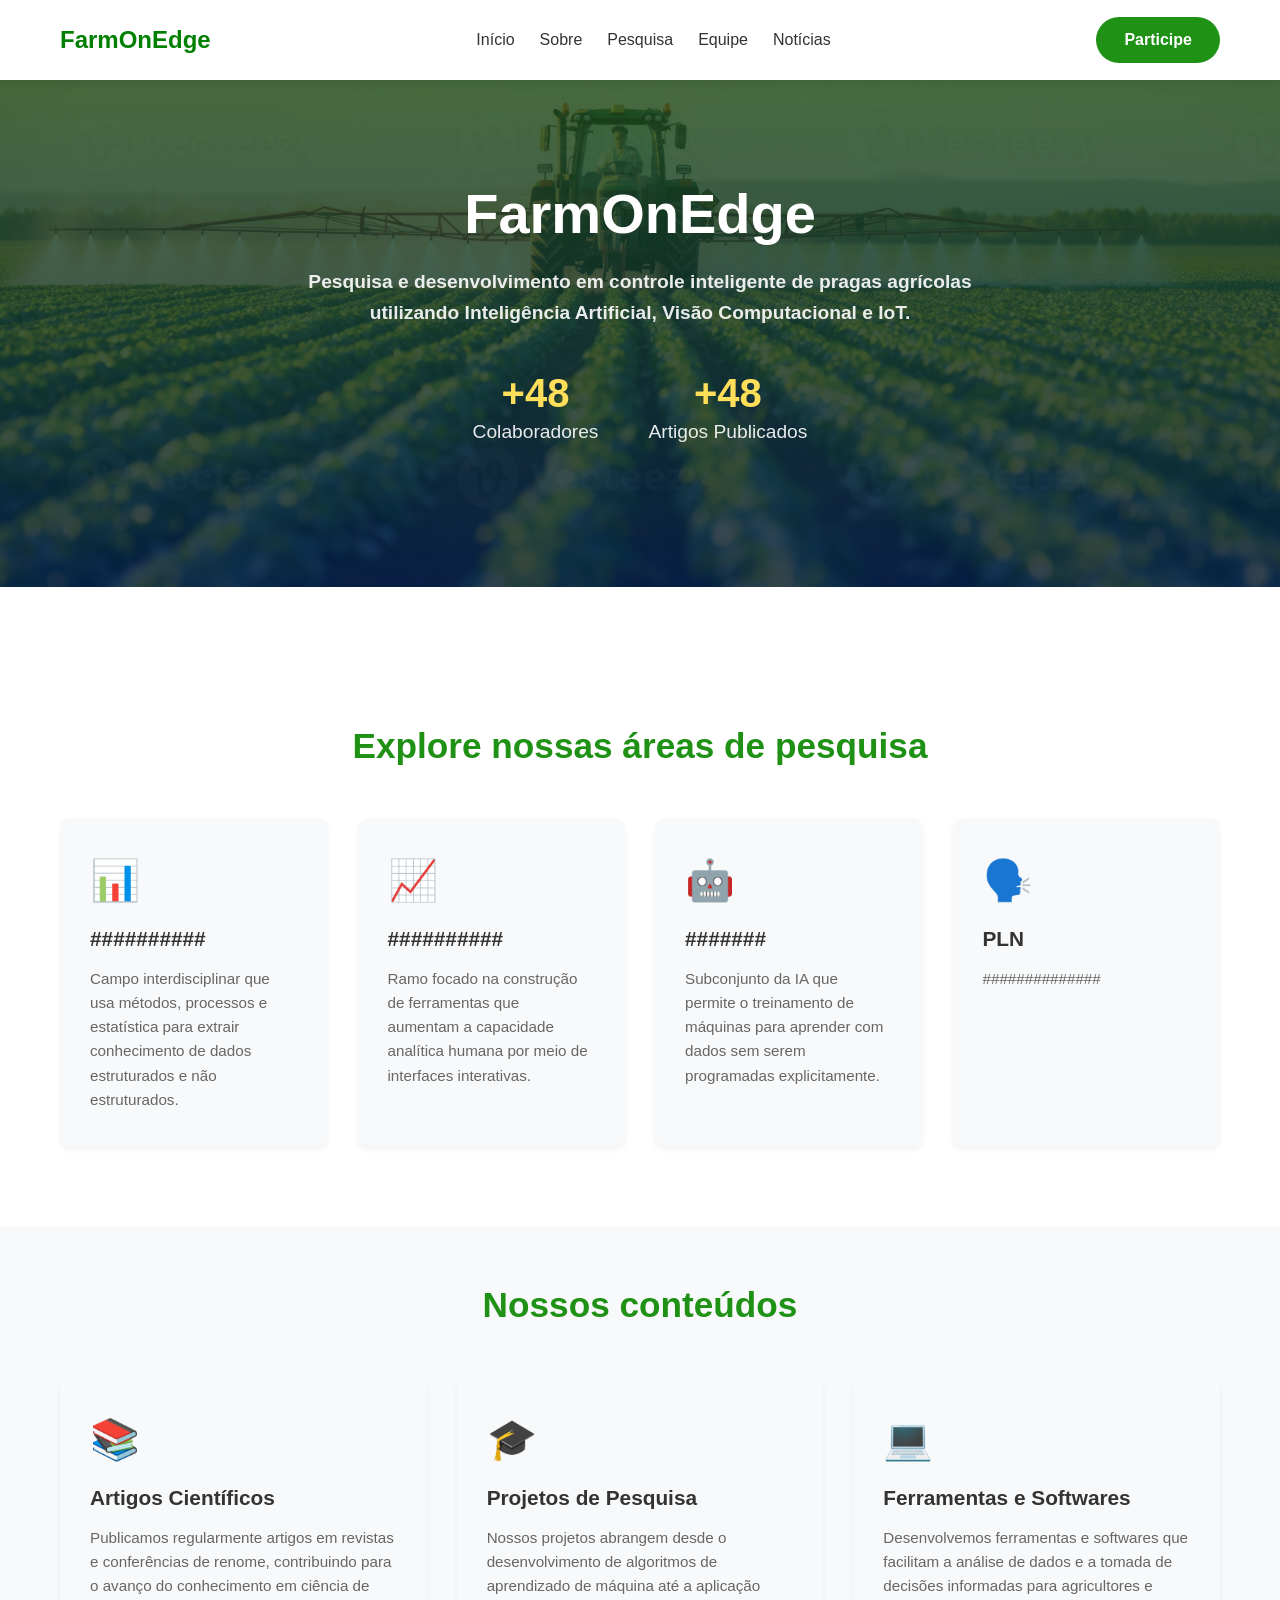
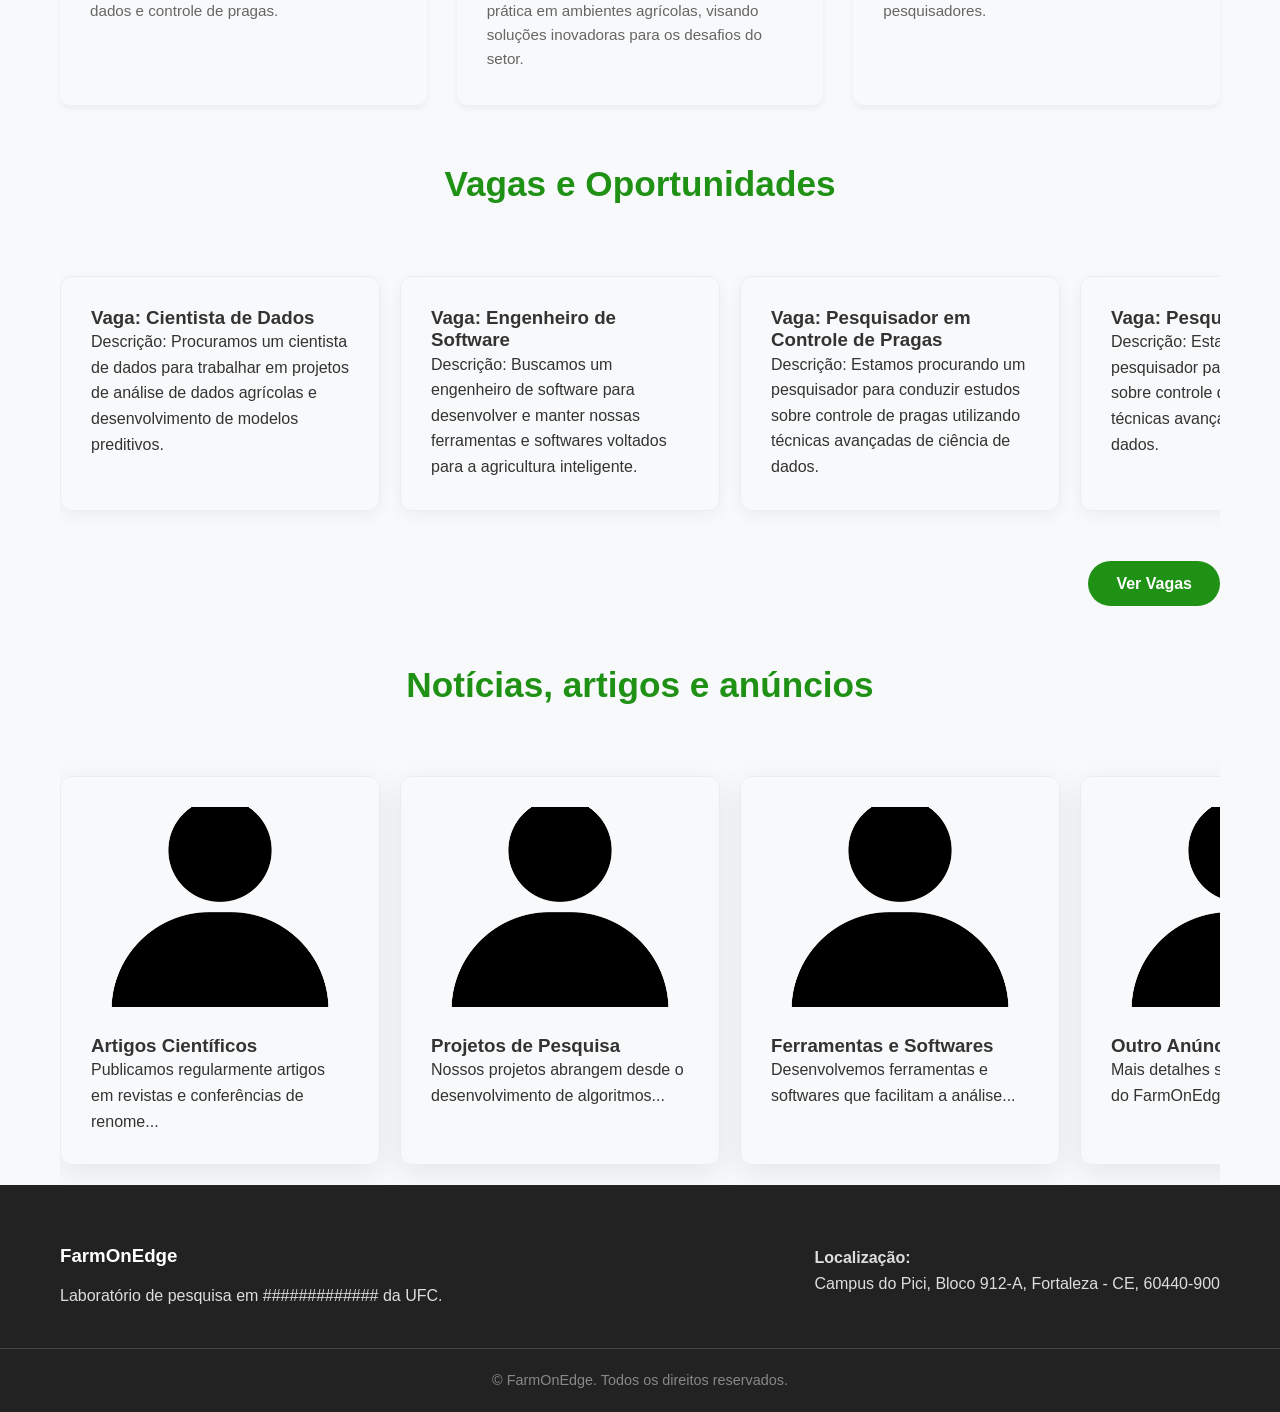
==== index.html @ 94faa2fc "Add files via upload" ====
<!DOCTYPE html>
<html lang="pt-BR">
<head>
    <meta charset="UTF-8">
    <meta name="viewport" content="width=device-width, initial-scale=1.0">
    <title>FarmOnEdge</title>
    <link rel="stylesheet" href="style.css">
</head>
<body>

    <header class="navbar">
        <div class="container nav-container">
            <div class="logo">
                <h2><span>FarmOnEdge</span></h2>
            </div>
            <nav>
                <ul class="nav-links">
                    <li><a href="#hero">Início</a></li> 
                    <li><a href="#sobre">Sobre</a></li>
                    <li><a href="#pesquisa">Pesquisa</a></li>
                    <li><a href="AbaSite/Equipe.html">Equipe</a></li>
                    <li><a href="#Noticias">Notícias</a></li>
                </ul>
            </nav>
            <a href="#" class="btn-primary mobile-hide">Participe</a>
        </div>
    </header>

    <section id='hero' class="hero">
         
        
        <div class="container hero-content">
            <h1>FarmOnEdge<span class="highlight-green"></span></h1>
            <p><strong>Pesquisa e desenvolvimento em controle inteligente de pragas agrícolas utilizando Inteligência Artificial, Visão Computacional e IoT.</strong></p>
            
            <div class="hero-stats">
                <div class="stat-item">
                    <h3 class="stat-number">+50</h3>
                    <p>Colaboradores</p>
                </div>
                <div class="stat-item">
                    <h3 class="stat-number">+50</h3>
                    <p>Artigos Publicados</p>
                </div>
            </div>
        </div>
    </section>

    <section id="pesquisa" class="research-areas">
        <div class="container">
            <h2 class="section-title">Explore nossas áreas de pesquisa</h2>
            <div class="grid-cards">
                <div class="card">
                    <div class="card-icon">📊</div>
                    <h3>########## </h3>
                    <p>Campo interdisciplinar que usa métodos, processos e estatística para extrair conhecimento de dados estruturados e não estruturados.</p>
                </div>
                <div class="card">
                    <div class="card-icon">📈</div>
                    <h3>##########</h3>
                    <p>Ramo focado na construção de ferramentas que aumentam a capacidade analítica humana por meio de interfaces interativas.</p>
                </div>
                <div class="card">
                    <div class="card-icon">🤖</div>
                    <h3>#######</h3>
                    <p>Subconjunto da IA que permite o treinamento de máquinas para aprender com dados sem serem programadas explicitamente.</p>
                </div>
                <div class="card">
                    <div class="card-icon">🗣️</div>
                    <h3>PLN</h3>
                    <p> ############## </p>
                </div>
            </div>
        </div>
    </section>

    <section>
        <div class="container">
            <h2 class="section-title">Nossos conteúdos</h2>
            <div class="grid-cards">
                <div class="card">
                    <div class="card-icon">📚</div>
                    <h3>Artigos Científicos</h3>
                    <p>Publicamos regularmente artigos em revistas e conferências de renome, contribuindo para o avanço do conhecimento em ciência de dados e controle de pragas.</p>
                </div>
                <div class="card">
                    <div class="card-icon">🎓</div>
                    <h3>Projetos de Pesquisa</h3>
                    <p>Nossos projetos abrangem desde o desenvolvimento de algoritmos de aprendizado de máquina até a aplicação prática em ambientes agrícolas, visando soluções inovadoras para os desafios do setor.</p>
                </div>
                <div class="card">
                    <div class="card-icon">💻</div>
                    <h3>Ferramentas e Softwares</h3>
                    <p>Desenvolvemos ferramentas e softwares que facilitam a análise de dados e a tomada de decisões informadas para agricultores e pesquisadores.</p>
                </div>
            </div>
        </div>
    </section>

    <section id="vagas" class="vagas-section">
        <div class="container">
            <h2 class="section-title">Vagas e Oportunidades</h2>

            <div class="carousel-container">
                <div class="carousel-track">
                    
                    <div class="carousel-card vagas-card">
                        <h3>Vaga: Cientista de Dados</h3>
                        <p>Descrição: Procuramos um cientista de dados para trabalhar em projetos de análise de dados agrícolas e desenvolvimento de modelos preditivos.</p>
                    </div>
                    
                    <div class="carousel-card vagas-card">
                        <h3>Vaga: Engenheiro de Software</h3>
                        <p>Descrição: Buscamos um engenheiro de software para desenvolver e manter nossas ferramentas e softwares voltados para a agricultura inteligente.</p>
                    </div>
                    
                    <div class="carousel-card vagas-card">
                        <h3>Vaga: Pesquisador em Controle de Pragas</h3>
                        <p>Descrição: Estamos procurando um pesquisador para conduzir estudos sobre controle de pragas utilizando técnicas avançadas de ciência de dados.</p>
                    </div>

                    <div class="carousel-card vagas-card">
                        <h3>Vaga: Pesquisador Biologo</h3>
                        <p>Descrição: Estamos procurando um pesquisador para conduzir estudos sobre controle de pragas utilizando técnicas avançadas de ciência de dados.</p>
                    </div>

                </div>
            </div>

            <div class="container-botao-direita">
                <a href="#" class="btn-primary">Ver Vagas</a>
            </div>
        </div>
    </section>


    <section id="Noticias">
        <div class="container">
            <h2 class="section-title">Notícias, artigos e anúncios</h2>
            
            <div class="carousel-container">
                <div class="carousel-track">
                    
                    <div class="carousel-card">
                        <img src="Imagens/imagem.png" alt="Artigos" class="card-image">
                        <h3>Artigos Científicos</h3>
                        <p>Publicamos regularmente artigos em revistas e conferências de renome...</p>
                    </div>
                    
                    <div class="carousel-card">
                        <img src="Imagens/imagem.png" alt="Artigos" class="card-image">
                        <h3>Projetos de Pesquisa</h3>
                        <p>Nossos projetos abrangem desde o desenvolvimento de algoritmos...</p>
                    </div>
                    
                    <div class="carousel-card">
                        <img src="Imagens/imagem.png" alt="Artigos" class="card-image">
                        <h3>Ferramentas e Softwares</h3>
                        <p>Desenvolvemos ferramentas e softwares que facilitam a análise...</p>
                    </div>
                    
                    <div class="carousel-card">
                        <img src="Imagens/imagem.png" alt="Artigos" class="card-image">
                        <h3>Outro Anúncio</h3>
                        <p>Mais detalhes sobre as novidades do FarmOnEdge.</p>
                    </div>

                </div>
            </div>
        </div>
    </section>

    
    
    <footer class="footer">
        <div class="container footer-content">
            <div class="footer-info">
                <h3>FarmOnEdge</h3>
                <p>Laboratório de pesquisa em ############# da UFC.</p>
            </div>
            <div class="footer-address">
                <p><strong>Localização:</strong></p>
                <p>Campus do Pici, Bloco 912-A, Fortaleza - CE, 60440-900</p>
            </div>
        </div>
        <div class="footer-bottom">
            <p>&copy; FarmOnEdge. Todos os direitos reservados.</p>
        </div>
        <script src="script.js"></script>
    </footer>

</body>
</html>
---- style.css ----
/* --- Reset e Variáveis --- */
:root {
    --primary-color: #1f9115; /* Azul institucional */
    --secondary-color: #ffde59; /* Amarelo de destaque */
    --text-color: #333333;
    --text-light: #666666;
    --bg-light: #f8f9fa;
    --white: #ffffff;
}

* {
    margin: 0;
    padding: 0;
    box-sizing: border-box;
    font-family: 'Segoe UI', Tahoma, Geneva, Verdana, sans-serif;
}

body {
    color: var(--text-color);
    line-height: 1.6;
    background-color: var(--bg-light);
}

.container {
    max-width: 1200px;
    margin: 0 auto;
    padding: 0 20px;
}

/* --- Tipografia e Botões --- */
h1, h2, h3 {
    line-height: 1.2;
}

a {
    text-decoration: none;
    color: inherit;
}

.btn-primary {
    background-color: var(--primary-color);
    color: var(--white);
    padding: 10px 28px;
    border: none; /* Recomendado remover a borda padrão */
    border-radius: 50px; /* Valor alto para garantir o formato de pílula */
    font-weight: bold;
    transition: background 0.3s ease;
    cursor: pointer;
}
.container-botao-direita{
    display: flex;
    justify-content: flex-end; /* Empurra o conteúdo (o botão) para o final da linha */
    margin-top: 30px; /* Dá um respiro entre os cards de cima e o botão */
    width: 100%;
}

.btn-primary:hover {
    background-color: green;
}

/* --- Cabeçalho (Navbar) --- */
.navbar {
    background-color: var(--white);
    box-shadow: 0 2px 10px rgba(0, 0, 0, 0.1);
    position: sticky;
    top: 0;
    z-index: 100;
}

.nav-container {
    display: flex;
    justify-content: space-between;
    align-items: center;
    height: 80px;
}

.logo h2 {
    color: var(--text-color);
    font-size: 24px;
}

.logo span {
    color: green;
}

.nav-links {
    display: flex;
    list-style: none;
    gap: 25px;
}

.nav-links a {
    font-weight: 500;
    transition: color 0.3s;
}

.nav-links a:hover {
    color: var(--primary-color);
}

/* --- Seção Hero --- */
.hero {
    background: linear-gradient(rgba(30, 78, 26, 0.8), rgba(0, 31, 77, 0.8)), url('Imagens/imagem2.jpg') center/cover no-repeat;
    color: var(--white);
    padding: 100px 0;
    text-align: center;
}

.hero-content h1 {
    font-size: 3.5rem;
    margin-bottom: 20px;
}

.hero-content h1 span {
    color: #35bd00;
}

.hero-content p {
    font-size: 1.2rem;
    max-width: 700px;
    margin: 0 auto 40px auto;
    opacity: 0.9;
}

.hero-stats {
    display: flex;
    justify-content: center;
    gap: 50px;
}

.stat-item h3 {
    font-size: 2.5rem;
    color: var(--secondary-color);
}

/* --- Áreas de Pesquisa --- */
.research-areas {
    padding: 80px 0;
    background-color: var(--white);
}

.section-title {
    margin-top: 5%;
    text-align: center;
    font-size: 2.2rem;
    margin-bottom: 50px;
    color: var(--primary-color);
}

.grid-cards {
    display: grid;
    grid-template-columns: repeat(auto-fit, minmax(250px, 1fr));
    gap: 30px;
}

.card {
    background-color: var(--bg-light);
    padding: 30px;
    border-radius: 10px;
    box-shadow: 0 4px 6px rgba(0,0,0,0.05);
    transition: transform 0.3s ease, box-shadow 0.3s ease;
    border-bottom: 4px solid transparent;
}

.card:hover {
    transform: translateY(-5px);
    box-shadow: 0 10px 20px rgba(0,0,0,0.1);
    border-bottom: 4px solid var(--primary-color);
}

.card-icon {
    font-size: 2.5rem;
    margin-bottom: 15px;
}

.card h3 {
    margin-bottom: 15px;
    font-size: 1.3rem;
}

.card p {
    color: var(--text-light);
    font-size: 0.95rem;
}

/* --- Rodapé --- */
.footer {
    background-color: #222;
    color: #ddd;
    padding: 60px 0 20px 0;
}

.footer-content {
    display: flex;
    justify-content: space-between;
    flex-wrap: wrap;
    gap: 30px;
    margin-bottom: 40px;
}

.footer-info h3 {
    color: var(--white);
    margin-bottom: 15px;
}

.footer-bottom {
    text-align: center;
    padding-top: 20px;
    border-top: 1px solid #444;
    font-size: 0.9rem;
    color: #888;
}

/* Container que esconde a barra de rolagem (opcional para ficar mais bonito) */
.carousel-container {
    width: 100%;
    overflow: hidden; /* Esconde elementos que vazam do container geral */
}

/* A "Trilha" do carrossel que rola na horizontal */
.carousel-track {
    display: flex; /* Alinha os cards lado a lado */
    gap: 20px; /* Espaço entre os cards */
    padding: 20px 0; /* Espaço em cima e embaixo para a sombra não cortar */
    
    /* A MÁGICA DA ROLAGEM COMEÇA AQUI */
    overflow-x: auto; /* Cria a rolagem horizontal */
    scroll-snap-type: x mandatory; /* Obriga o scroll a "encaixar" no eixo X */
    scroll-behavior: smooth; /* Faz a rolagem ser suave */
    
    /* Esconde a barra de rolagem nativa em alguns navegadores para um visual mais limpo */
    -webkit-overflow-scrolling: touch;
    scrollbar-width: none; /* Firefox */
}

.carousel-track::-webkit-scrollbar {
    display: none; /* Chrome, Safari e Opera */
}

/* O Estilo de cada Cartão no Carrossel */
.carousel-card {
    /* Define o tamanho fixo do cartão (ex: 300px ou uma porcentagem) */
    flex: 0 0 320px; 
    
    /* A MÁGICA DO ENCAIXE */
    scroll-snap-align: start; /* Diz que o começo do cartão deve alinhar com o começo da tela ao rolar */
    
    /* Restante do estilo (mesmo que você já usava nos seus cards) */
    background-color: var(--branco);
    padding: 30px;
    border-radius: 12px;
    box-shadow: 0 8px 30px rgba(0, 0, 0, 0.08);
    border: 1px solid rgba(0,0,0,0.05);
}

/* Reutilizando a classe da imagem do passo anterior */
.card-image {
    width: 100%;
    height: 200px;
    object-fit: cover;
    border-radius: 8px;
    margin-bottom: 20px;
}

/* Ajuste específico para os cards do carrossel de vagas */
.vagas-card {
    background-color: var(--branco);
    box-shadow: 0 4px 15px rgba(0,0,0,0.05);
}



.member-card {
    background-color: #aaa;
    border-radius: 50%;
    width: 150px;
    height: 150px;
    overflow: hidden;
    position: relative;
    margin: 0 auto;
}

.member-card img {
    width: 100%;
    height: 100%;
    object-fit: cover;
}

.team-member {
    display: grid;
    grid-template-columns: repeat(3, 1fr);
    gap: 40px;
    padding: 40px 0;
    place-items: center;
}
/* --- Responsividade Básica --- */
@media (max-width: 768px) {
    .nav-links, .mobile-hide {
        display: none;
    }
    .hero-content h1 {
        font-size: 2.5rem;
    }
    .hero-stats {
        flex-direction: column;
        gap: 20px;
    }
    .footer-content {
        flex-direction: column;
    }
}
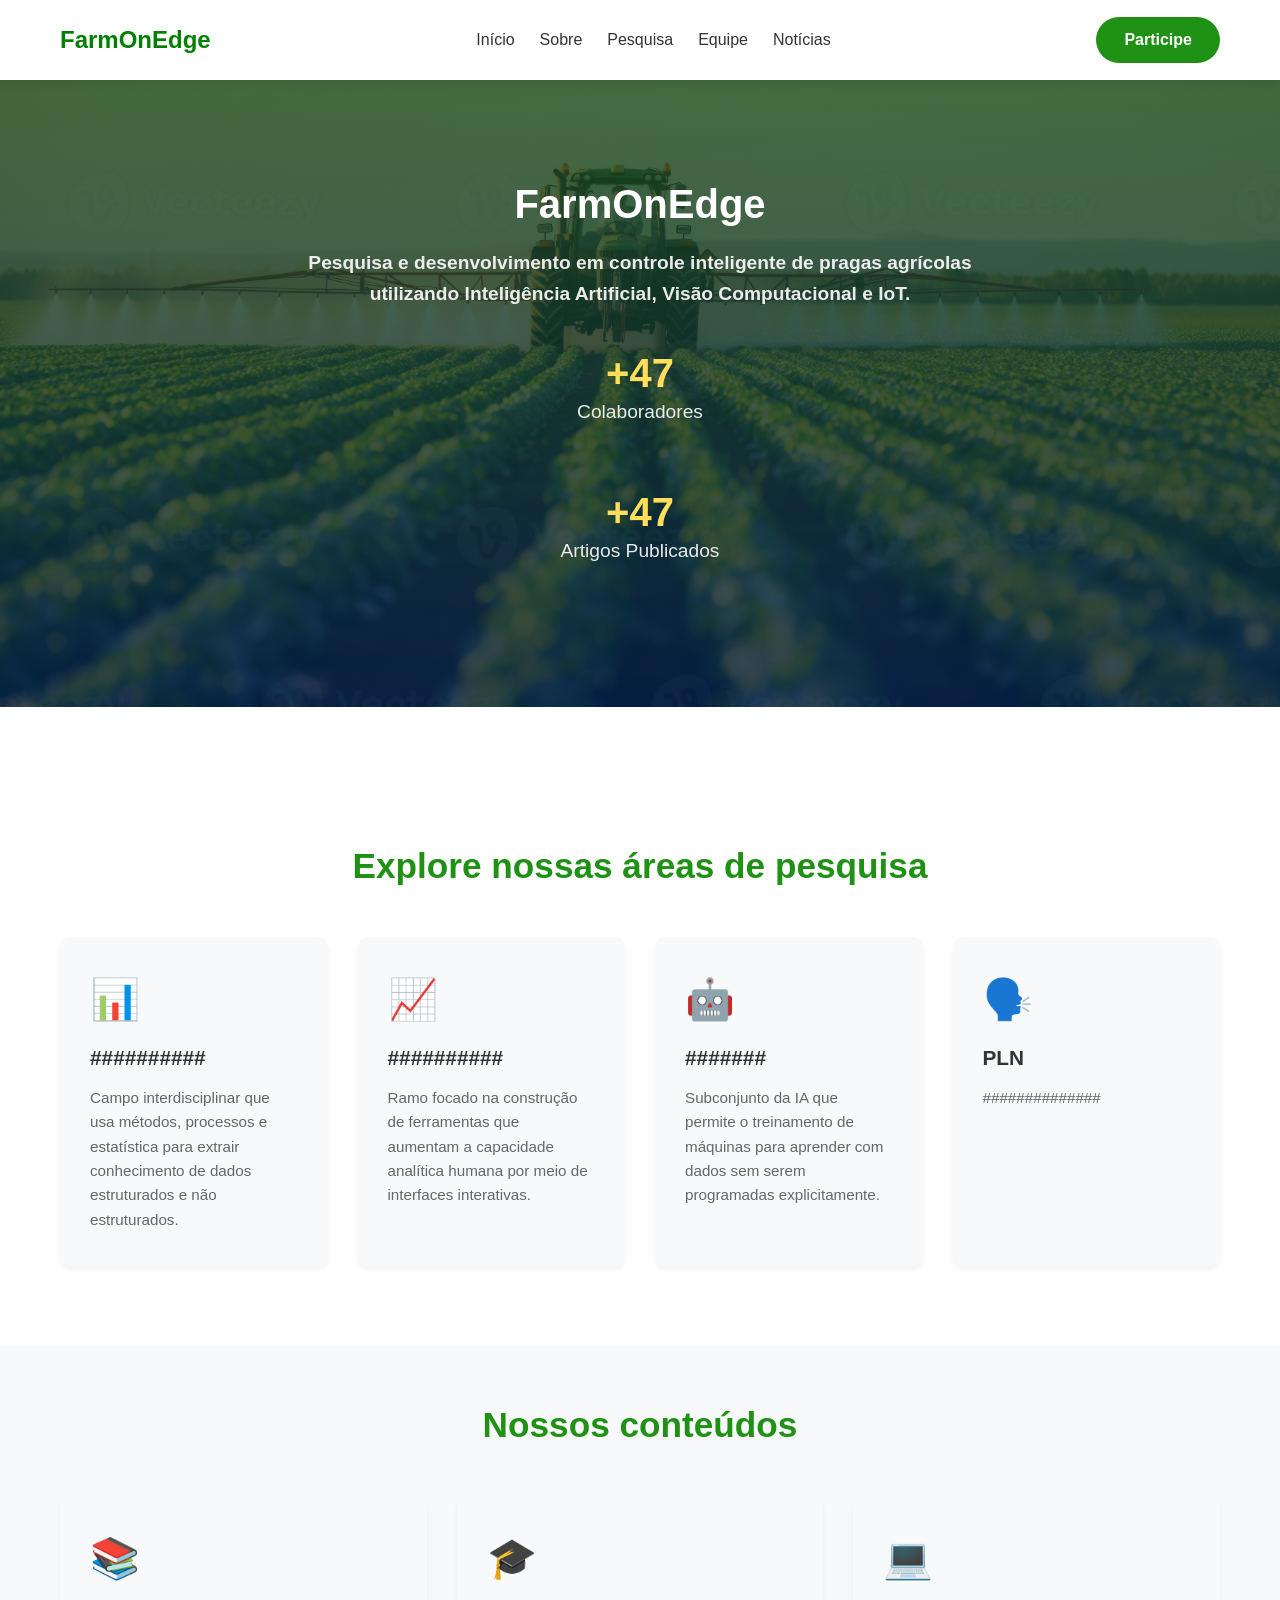
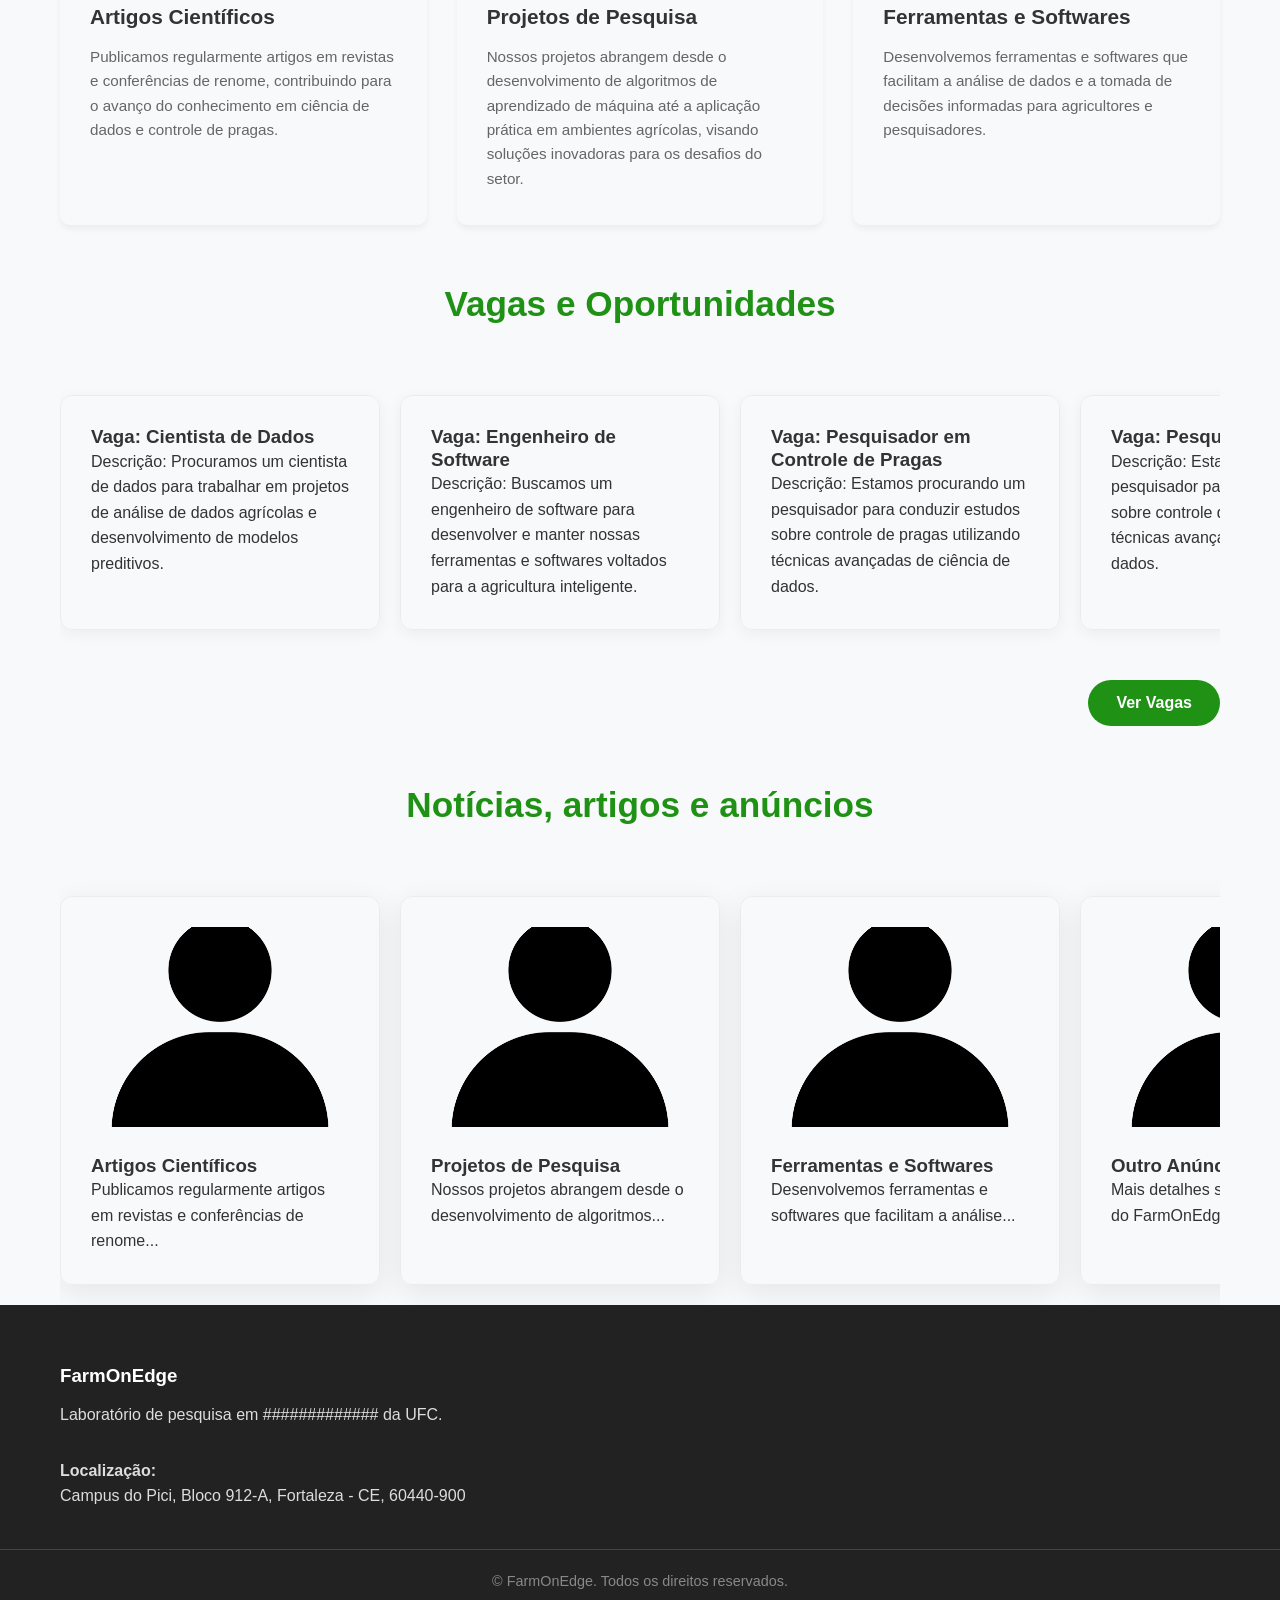
==== commit 5b79acb9: "Barra review" ====
--- a/index.html
+++ b/index.html
@@ -14,7 +14,12 @@
                 <h2><span>FarmOnEdge</span></h2>
             </div>
             <nav>
-                <ul class="nav-links">
+                <div class="hamburger" id="hamburger">
+                    <span></span>
+                    <span></span>
+                    <span></span>
+                </div>
+                <ul class="nav-links" id="nav-links">
                     <li><a href="#hero">Início</a></li> 
                     <li><a href="#sobre">Sobre</a></li>
                     <li><a href="#pesquisa">Pesquisa</a></li>
@@ -22,7 +27,7 @@
                     <li><a href="#Noticias">Notícias</a></li>
                 </ul>
             </nav>
-            <a href="#" class="btn-primary mobile-hide">Participe</a>
+            <a href="#" class="btn-primary">Participe</a>
         </div>
     </header>
 
--- a/style.css
+++ b/style.css
@@ -295,9 +295,50 @@
 }
 /* --- Responsividade Básica --- */
 @media (max-width: 768px) {
-    .nav-links, .mobile-hide {
+    .hamburger {
+        display: flex;
+        flex-direction: column;
+        cursor: pointer;
+        gap: 4px;
+    }
+
+    .hamburger span {
+        width: 25px;
+        height: 3px;
+        background-color: var(--text-color);
+        transition: 0.3s;
+    }
+
+    .nav-links {
+        position: absolute;
+        top: 80px;
+        left: 0;
+        width: 100%;
+        background-color: var(--white);
+        flex-direction: column;
+        align-items: center;
+        padding: 20px 0;
+        box-shadow: 0 2px 10px rgba(0, 0, 0, 0.1);
+        transform: translateY(-100%);
+        opacity: 0;
+        visibility: hidden;
+        transition: all 0.3s ease;
+    }
+
+    .nav-links.active {
+        transform: translateY(0);
+        opacity: 1;
+        visibility: visible;
+    }
+
+    .nav-links li {
+        margin: 10px 0;
+    }
+
+    .btn-primary {
         display: none;
     }
+}
     .hero-content h1 {
         font-size: 2.5rem;
     }
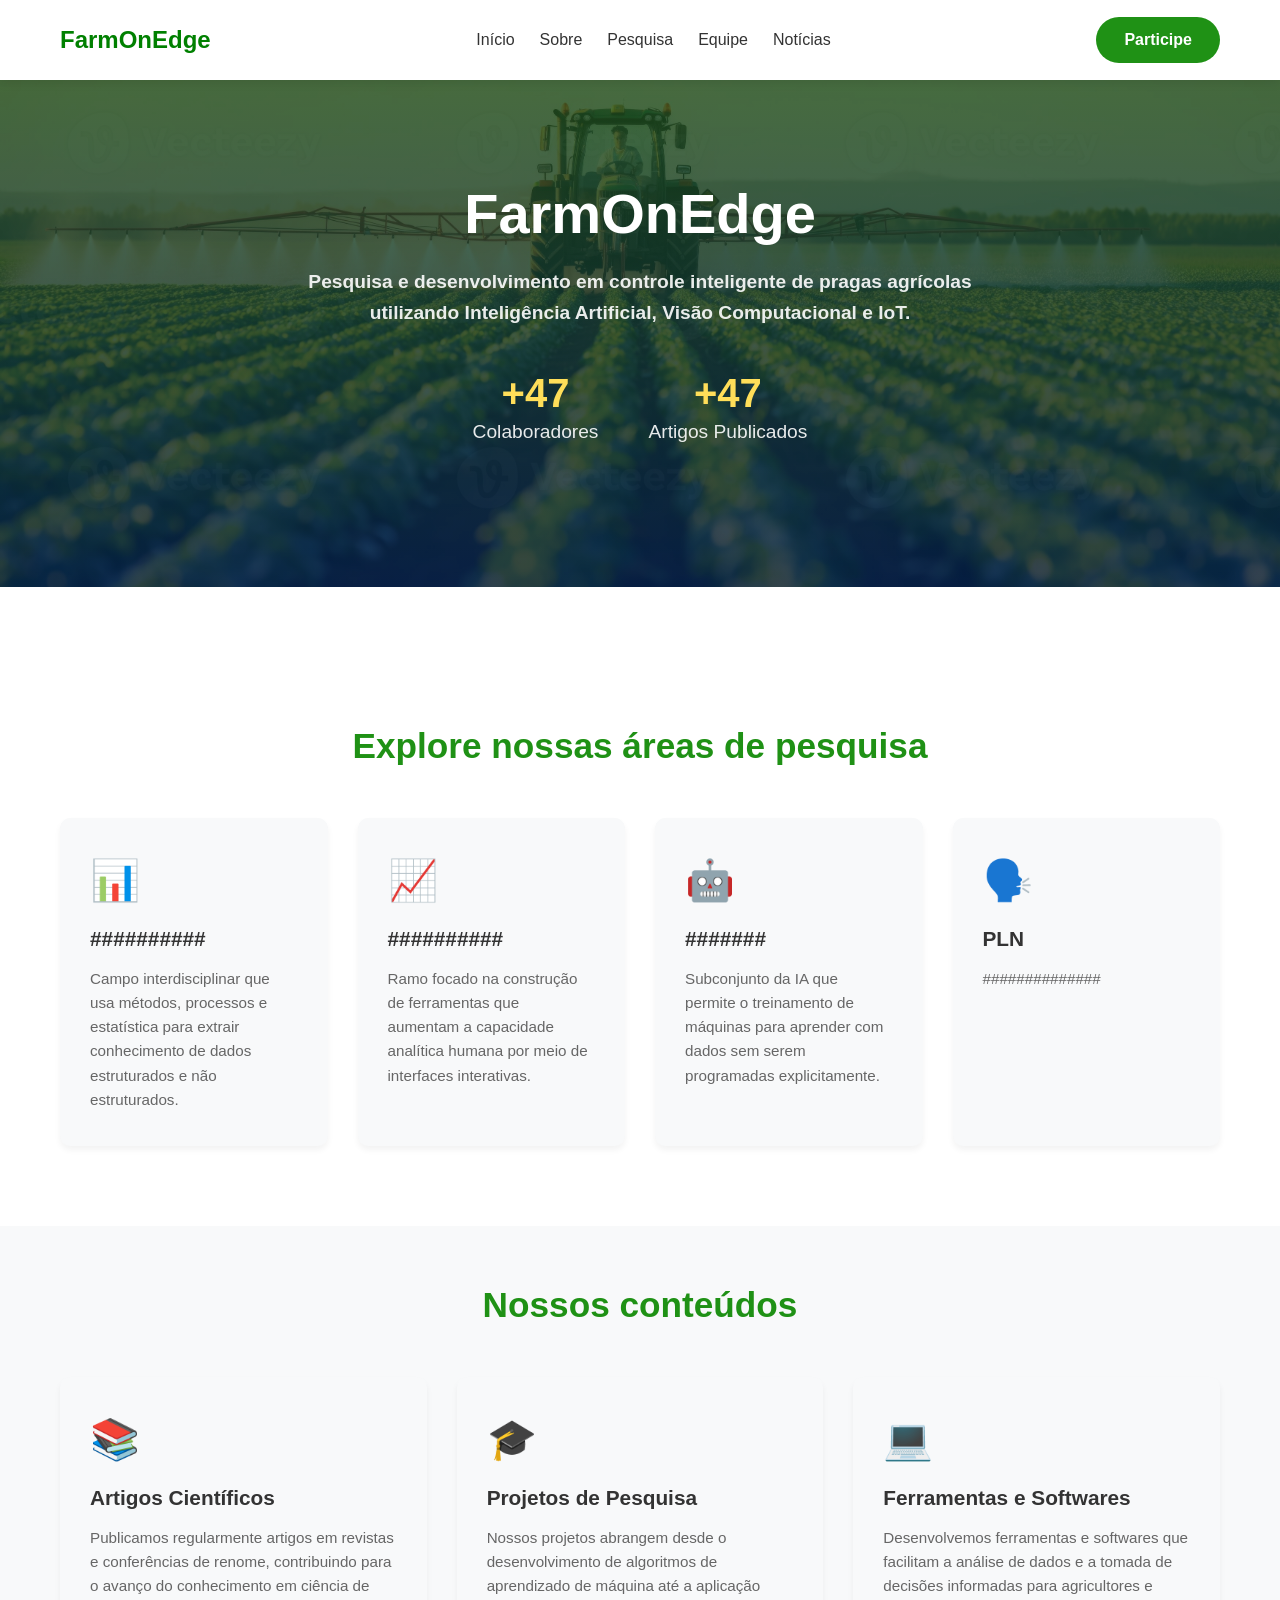
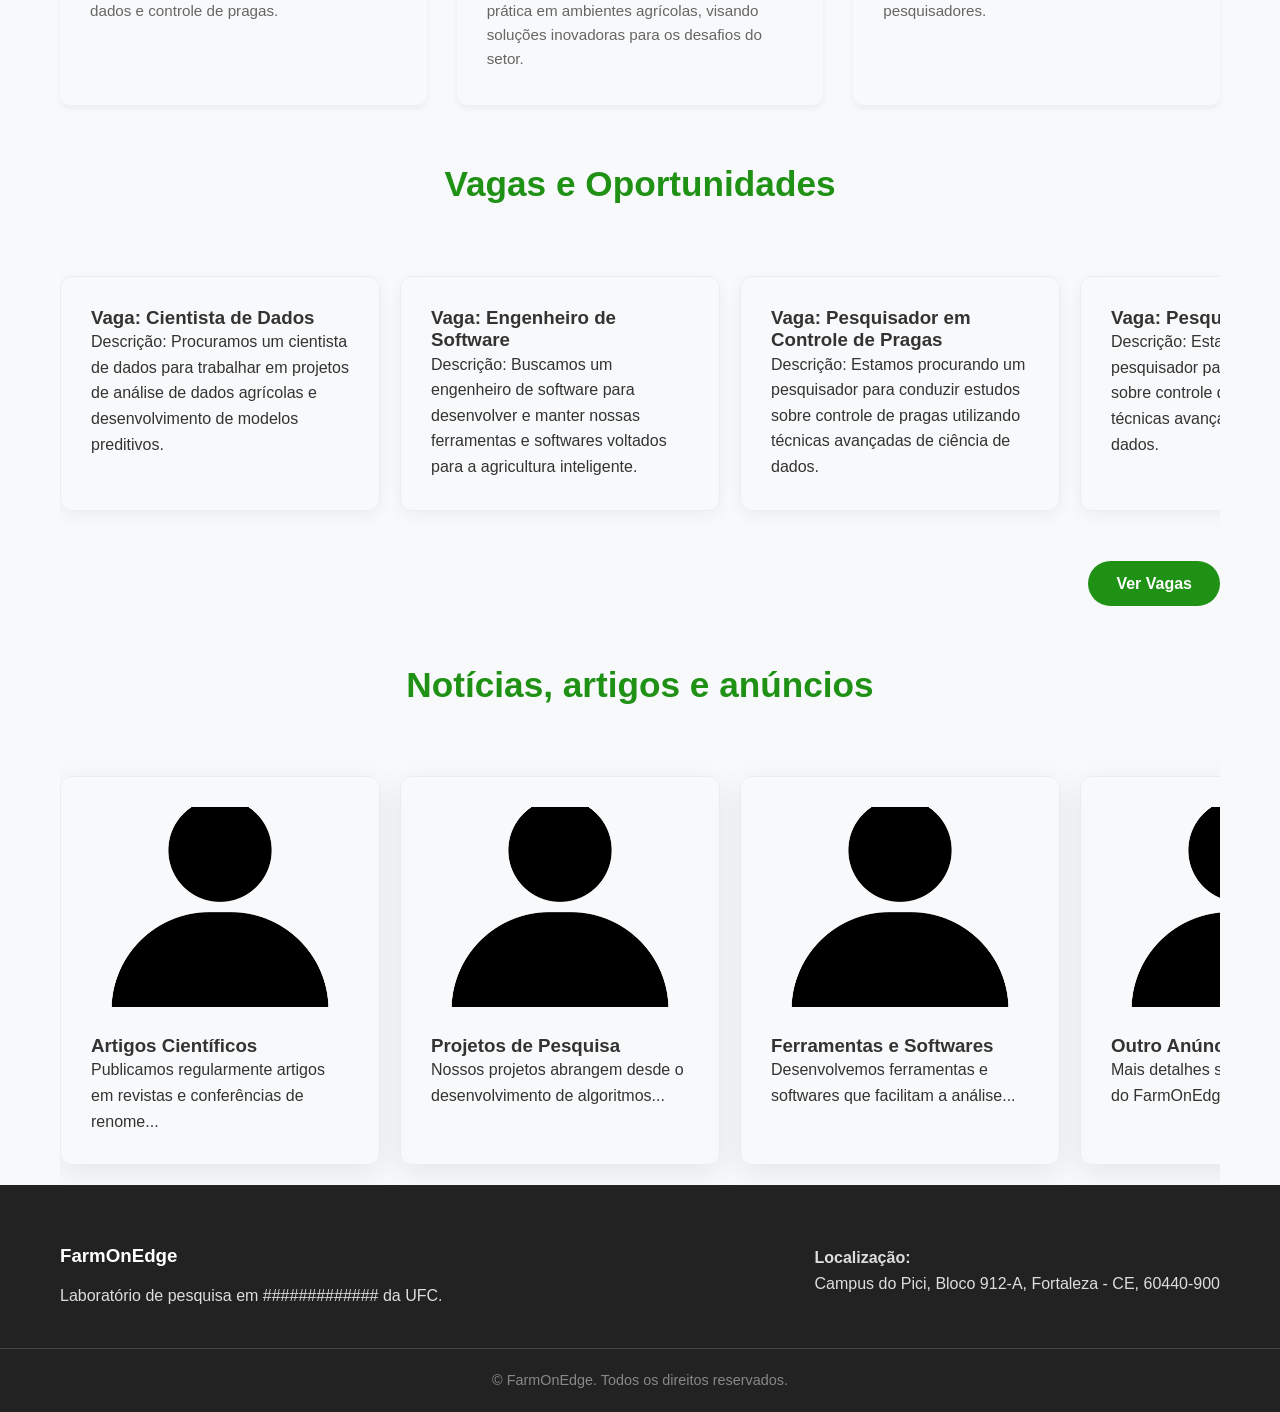
==== commit 5a98df96: "atualizações" ====
--- a/index.html
+++ b/index.html
@@ -24,7 +24,7 @@
                     <li><a href="#sobre">Sobre</a></li>
                     <li><a href="#pesquisa">Pesquisa</a></li>
                     <li><a href="AbaSite/Equipe.html">Equipe</a></li>
-                    <li><a href="#Noticias">Notícias</a></li>
+                    <li><a href="AbaSite/Noticias.html">Notícias</a></li>
                 </ul>
             </nav>
             <a href="#" class="btn-primary">Participe</a>
--- a/style.css
+++ b/style.css
@@ -331,14 +331,17 @@
         visibility: visible;
     }
 
-    .nav-links li {
-        margin: 10px 0;
-    }
-
-    .btn-primary {
-        display: none;
-    }
-}
+    .hamburger.active span:nth-child(1) {
+        transform: rotate(45deg) translate(5px, 5px);
+    }
+
+    .hamburger.active span:nth-child(2) {
+        opacity: 0;
+    }
+
+    .hamburger.active span:nth-child(3) {
+        transform: rotate(-45deg) translate(7px, -6px);
+    }
     .hero-content h1 {
         font-size: 2.5rem;
     }
@@ -349,4 +352,4 @@
     .footer-content {
         flex-direction: column;
     }
-}+}
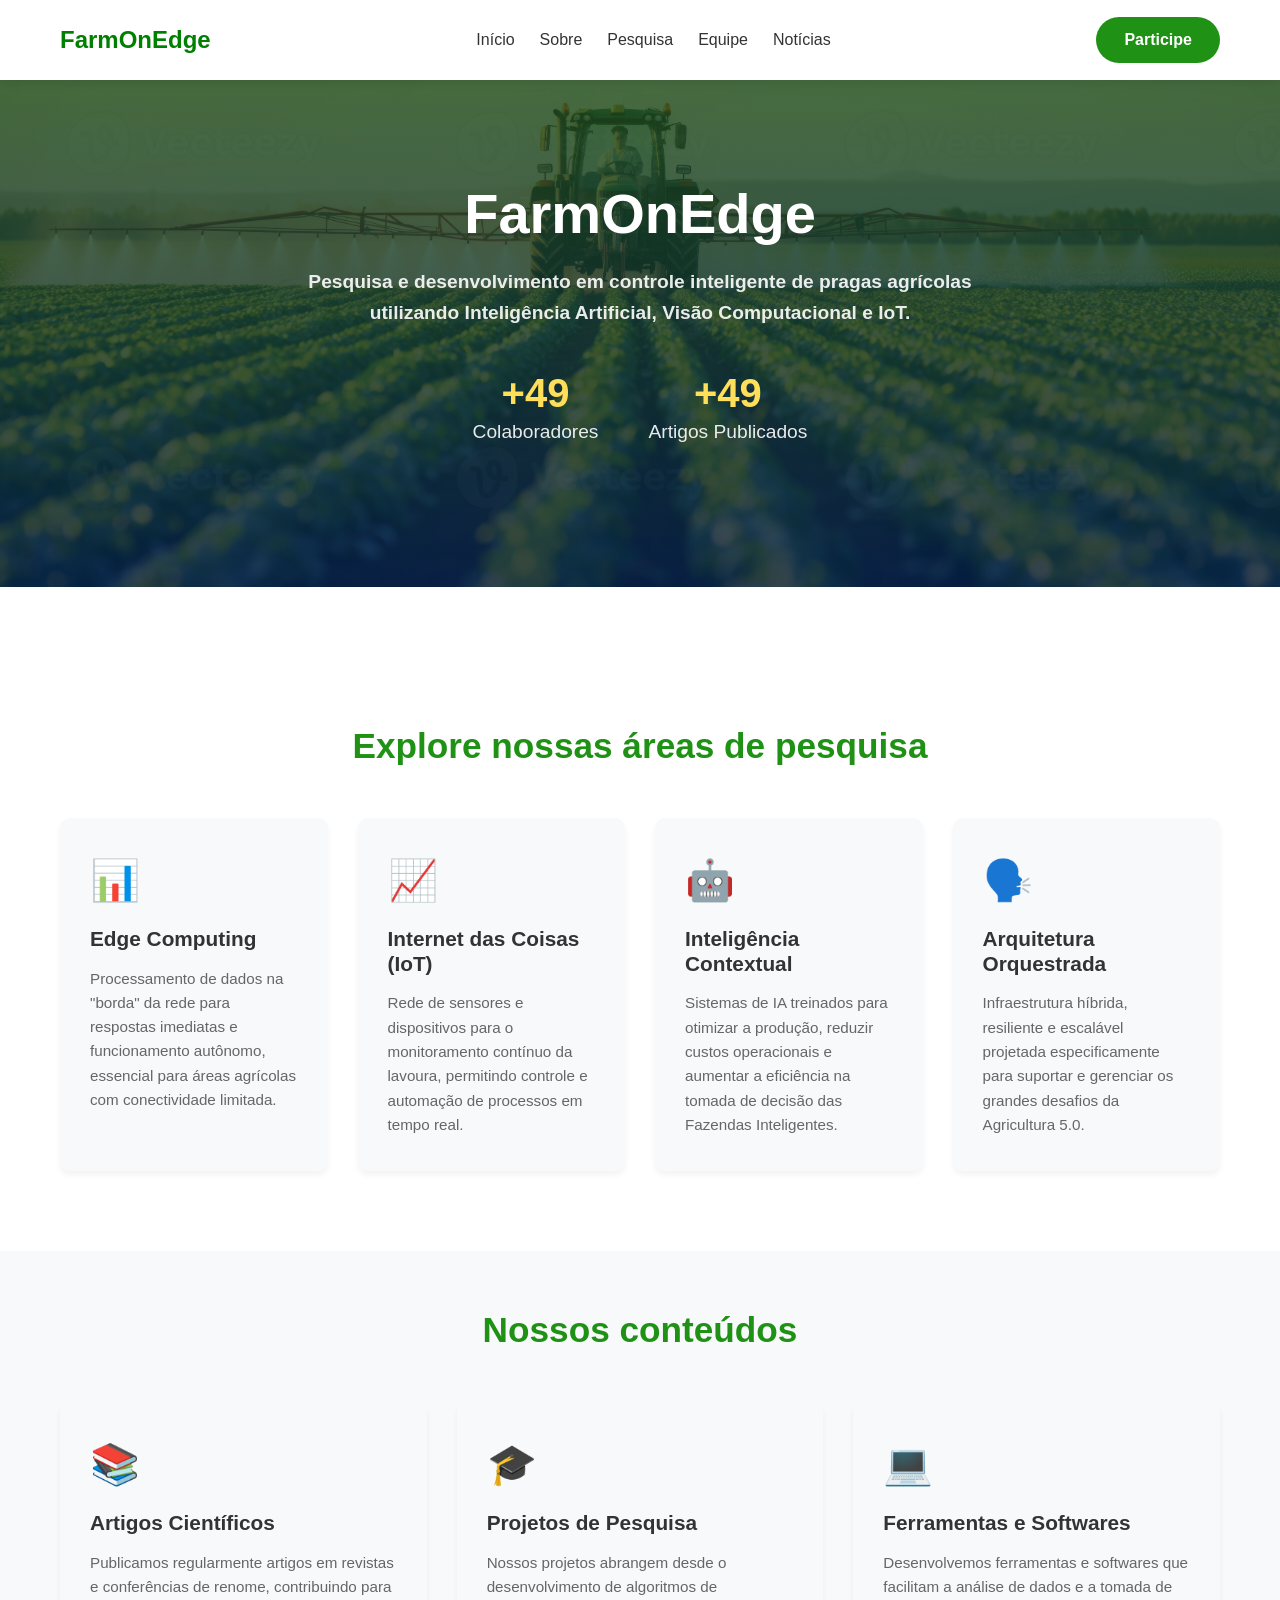
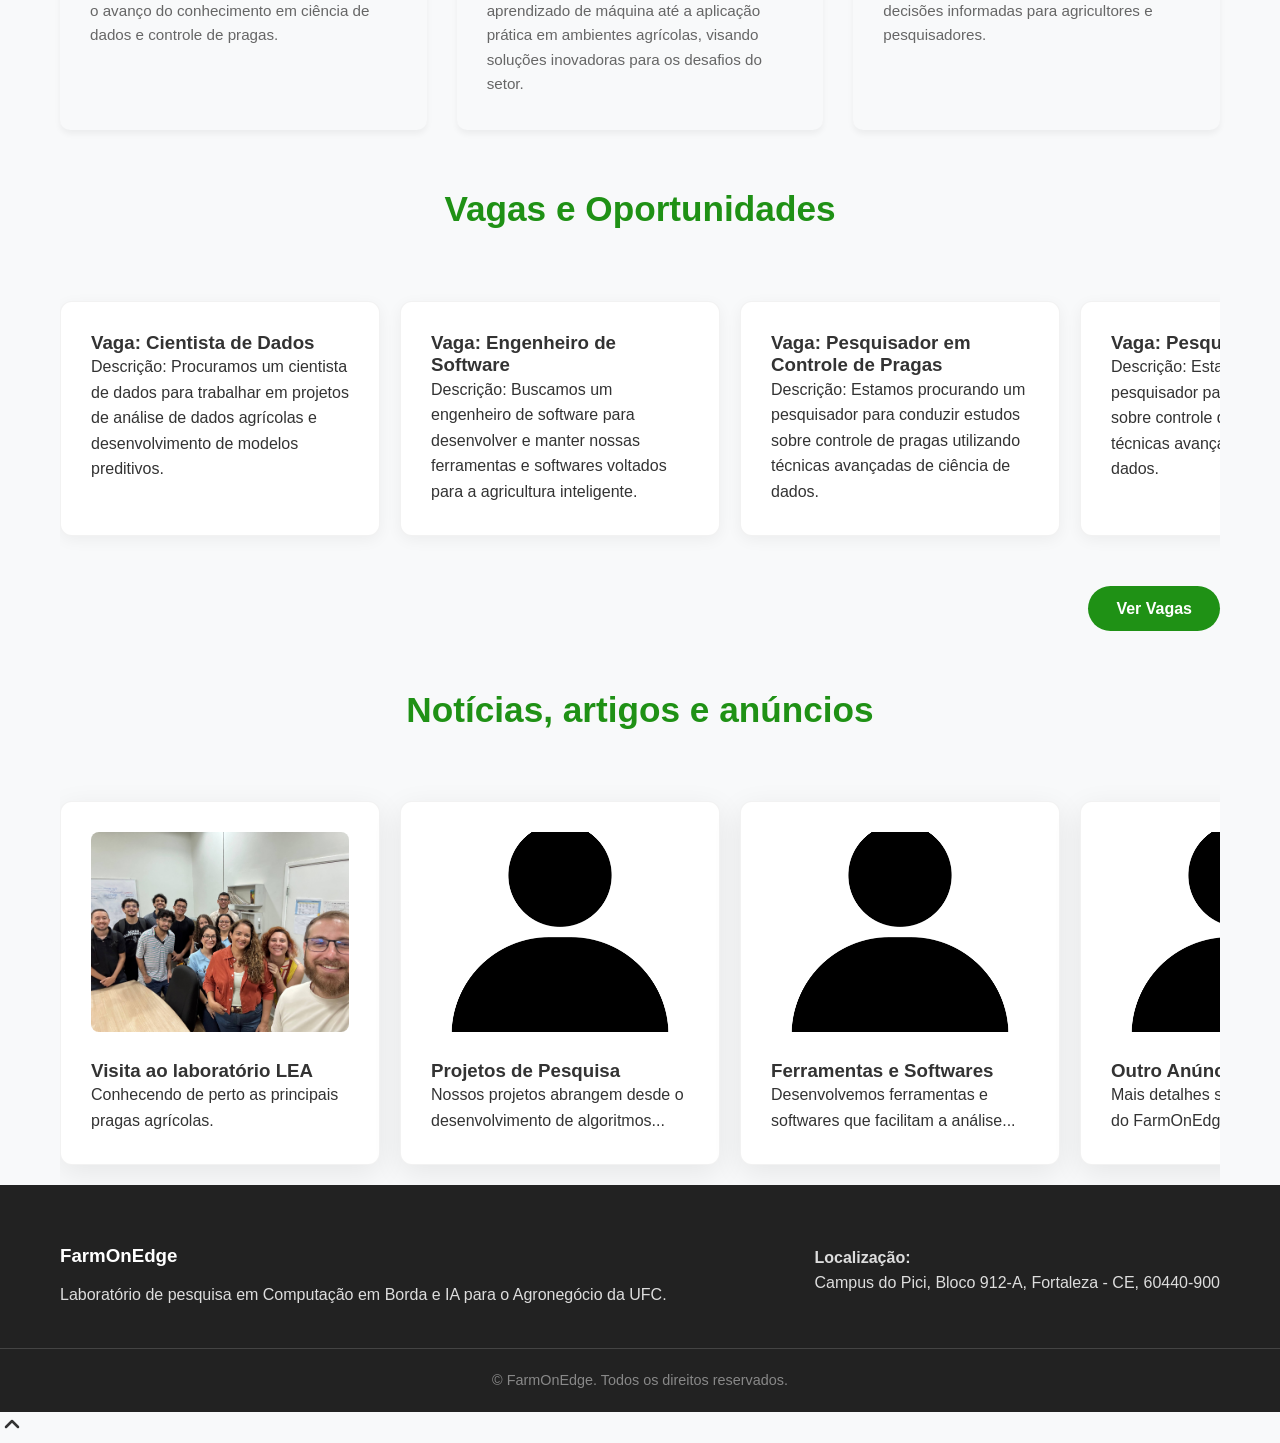
==== commit 3ff311c3: "mudanças" ====
--- a/index.html
+++ b/index.html
@@ -57,23 +57,23 @@
             <div class="grid-cards">
                 <div class="card">
                     <div class="card-icon">📊</div>
-                    <h3>########## </h3>
-                    <p>Campo interdisciplinar que usa métodos, processos e estatística para extrair conhecimento de dados estruturados e não estruturados.</p>
+                    <h3>Edge Computing</h3>
+                    <p>Processamento de dados na "borda" da rede para respostas imediatas e funcionamento autônomo, essencial para áreas agrícolas com conectividade limitada.</p>
                 </div>
                 <div class="card">
                     <div class="card-icon">📈</div>
-                    <h3>##########</h3>
-                    <p>Ramo focado na construção de ferramentas que aumentam a capacidade analítica humana por meio de interfaces interativas.</p>
+                    <h3>Internet das Coisas (IoT)</h3>
+                    <p>Rede de sensores e dispositivos para o monitoramento contínuo da lavoura, permitindo controle e automação de processos em tempo real.</p>
                 </div>
                 <div class="card">
                     <div class="card-icon">🤖</div>
-                    <h3>#######</h3>
-                    <p>Subconjunto da IA que permite o treinamento de máquinas para aprender com dados sem serem programadas explicitamente.</p>
+                    <h3>Inteligência Contextual</h3>
+                    <p>Sistemas de IA treinados para otimizar a produção, reduzir custos operacionais e aumentar a eficiência na tomada de decisão das Fazendas Inteligentes.</p>
                 </div>
                 <div class="card">
                     <div class="card-icon">🗣️</div>
-                    <h3>PLN</h3>
-                    <p> ############## </p>
+                    <h3>Arquitetura Orquestrada</h3>
+                    <p>Infraestrutura híbrida, resiliente e escalável projetada especificamente para suportar e gerenciar os grandes desafios da Agricultura 5.0.</p>
                 </div>
             </div>
         </div>
@@ -147,9 +147,11 @@
                 <div class="carousel-track">
                     
                     <div class="carousel-card">
-                        <img src="Imagens/imagem.png" alt="Artigos" class="card-image">
-                        <h3>Artigos Científicos</h3>
-                        <p>Publicamos regularmente artigos em revistas e conferências de renome...</p>
+                        <a href="AbaSite/Noticias/VisitaLEA/VisitaLEA.html">
+                            <img src="AbaSite/Noticias/VisitaLEA/FotosVisitaLEA/4913731939030732038.jpg" alt="Visita ao laboratório LEA" class="card-image">
+                        </a>
+                        <h3><a href="AbaSite/Noticias/VisitaLEA/VisitaLEA.html">Visita ao laboratório LEA</a></h3>
+                        <p>Conhecendo de perto as principais pragas agrícolas.</p>
                     </div>
                     
                     <div class="carousel-card">
@@ -181,7 +183,7 @@
         <div class="container footer-content">
             <div class="footer-info">
                 <h3>FarmOnEdge</h3>
-                <p>Laboratório de pesquisa em ############# da UFC.</p>
+                <p>Laboratório de pesquisa em Computação em Borda e IA para o Agronegócio da UFC.</p>
             </div>
             <div class="footer-address">
                 <p><strong>Localização:</strong></p>
@@ -194,5 +196,10 @@
         <script src="script.js"></script>
     </footer>
 
+    <!-- Botão Voltar ao Topo -->
+    <a href="#hero" class="back-to-top" id="backToTop" aria-label="Voltar ao topo">
+        <svg xmlns="http://www.w3.org/2000/svg" width="24" height="24" viewBox="0 0 24 24" fill="none" stroke="currentColor" stroke-width="2.5" stroke-linecap="round" stroke-linejoin="round"><path d="M18 15l-6-6-6 6"/></svg>
+    </a>
+
 </body>
 </html>
--- a/style.css
+++ b/style.css
@@ -158,7 +158,7 @@
     padding: 30px;
     border-radius: 10px;
     box-shadow: 0 4px 6px rgba(0,0,0,0.05);
-    transition: transform 0.3s ease, box-shadow 0.3s ease;
+    transition: all 0.3s ease;
     border-bottom: 4px solid transparent;
 }
 
@@ -171,6 +171,12 @@
 .card-icon {
     font-size: 2.5rem;
     margin-bottom: 15px;
+    display: inline-block;
+    transition: transform 0.3s ease;
+}
+
+.card:hover .card-icon {
+    transform: scale(1.15) rotate(5deg);
 }
 
 .card h3 {
@@ -246,11 +252,17 @@
     scroll-snap-align: start; /* Diz que o começo do cartão deve alinhar com o começo da tela ao rolar */
     
     /* Restante do estilo (mesmo que você já usava nos seus cards) */
-    background-color: var(--branco);
+    background-color: var(--white);
     padding: 30px;
     border-radius: 12px;
     box-shadow: 0 8px 30px rgba(0, 0, 0, 0.08);
     border: 1px solid rgba(0,0,0,0.05);
+    transition: all 0.3s ease;
+}
+
+.carousel-card:hover {
+    transform: translateY(-5px);
+    box-shadow: 0 12px 35px rgba(0, 0, 0, 0.12);
 }
 
 /* Reutilizando a classe da imagem do passo anterior */
@@ -264,7 +276,7 @@
 
 /* Ajuste específico para os cards do carrossel de vagas */
 .vagas-card {
-    background-color: var(--branco);
+    background-color: var(--white);
     box-shadow: 0 4px 15px rgba(0,0,0,0.05);
 }
 
